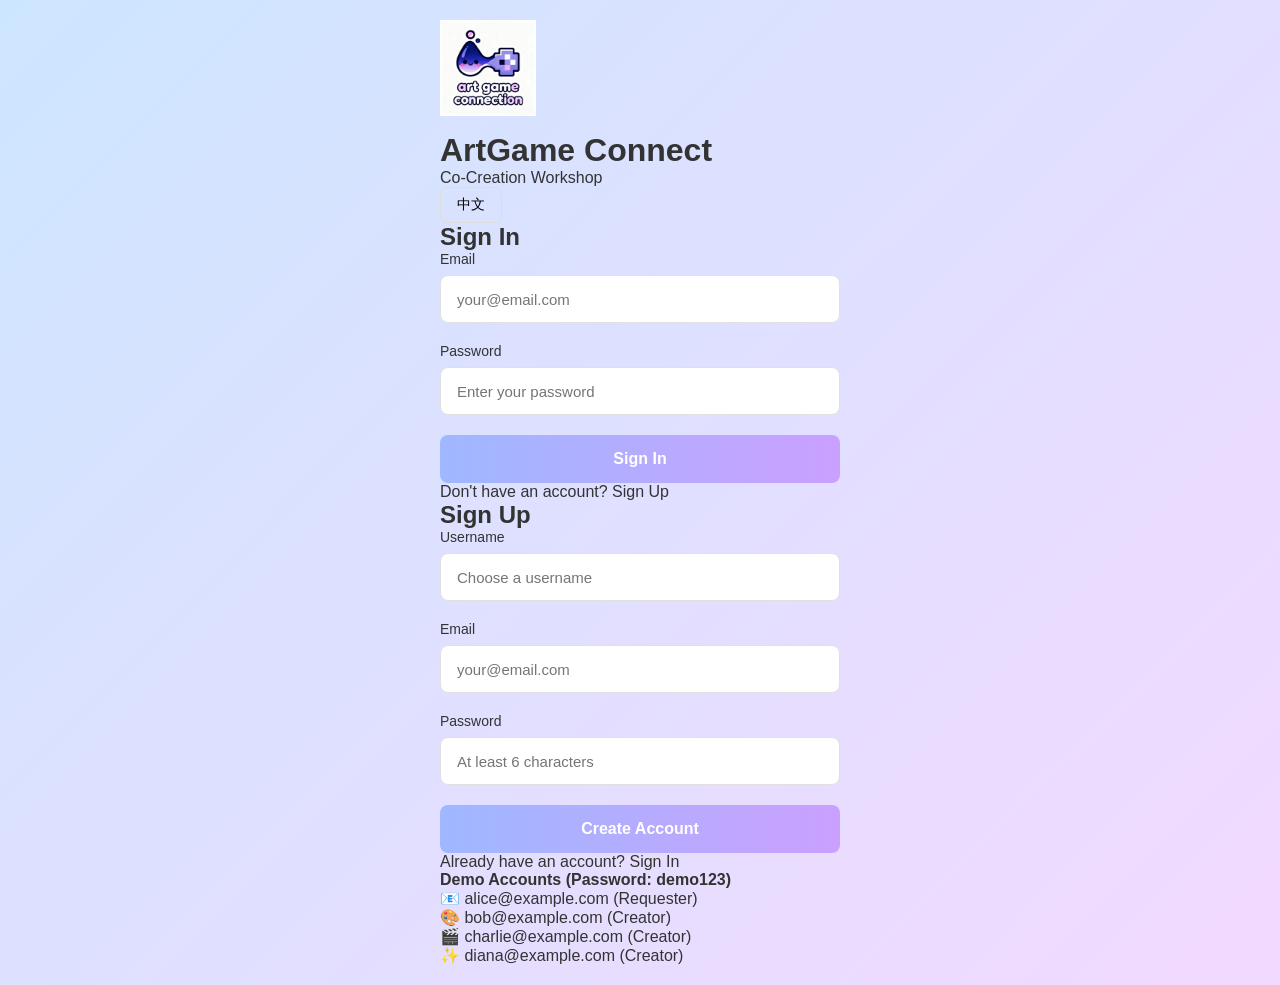
==== frontend/auth.html @ e4eabb8c "Add files via upload" ====
<!DOCTYPE html>
<html lang="en">
<head>
    <meta charset="UTF-8">
    <meta name="viewport" content="width=device-width, initial-scale=1.0">
    <title id="pageTitle">ArtGame Connect - Authentication</title>
    <link rel="stylesheet" href="./assets/css/modern.css">
    <link rel="stylesheet" href="./assets/css/auth.css">
</head>
<body>
    <div class="auth-container">
        <div class="auth-header">
            <img id="authLogo" src="./assets/icons/art-game-connection-icon.jpg" alt="ArtGame Connect" style="width:96px;height:auto;margin-bottom:12px;">
            <h1 id="authTitle">ArtGame Connect</h1>
            <p id="authSubtitle">Co-Creation Workshop</p>
            <button class="btn btn-secondary btn-small" onclick="toggleLanguage()" id="langToggleBtn">中文</button>
        </div>

        <div class="auth-form-wrapper">
            <!-- Login Form -->
            <form id="login-form" class="form-section active">
                <h2 id="loginHeader">Sign In</h2>
                <div class="success" id="loginSuccess"></div>
                <div class="error" id="loginError"></div>
                
                <div class="form-group">
                    <label for="login-email" id="loginEmailLabel">Email</label>
                    <input type="email" id="login-email" name="email" placeholder="your@email.com" required>
                </div>
                
                <div class="form-group">
                    <label for="login-password" id="loginPasswordLabel">Password</label>
                    <input type="password" id="login-password" name="password" placeholder="Enter your password" required>
                </div>
                
                <button type="submit" class="btn btn-primary" id="loginBtn">Sign In</button>
                
                <div class="toggle-form">
                    <span id="noAccountText">Don't have an account?</span> <a onclick="showRegister()" id="showRegisterLink">Sign Up</a>
                </div>
            </form>
            
            <!-- Register Form -->
            <form id="register-form" class="form-section">
                <h2 id="registerHeader">Sign Up</h2>
                <div class="success" id="registerSuccess"></div>
                <div class="error" id="registerError"></div>
                
                <div class="form-group">
                    <label for="register-username" id="registerUsernameLabel">Username</label>
                    <input type="text" id="register-username" name="username" placeholder="Choose a username" required>
                </div>
                
                <div class="form-group">
                    <label for="register-email" id="registerEmailLabel">Email</label>
                    <input type="email" id="register-email" name="email" placeholder="your@email.com" required>
                </div>
                
                <div class="form-group">
                    <label for="register-password" id="registerPasswordLabel">Password</label>
                    <input type="password" id="register-password" name="password" placeholder="At least 6 characters" required>
                </div>
                
                <button type="submit" class="btn btn-primary" id="registerBtn">Create Account</button>
                
                <div class="toggle-form">
                    <span id="haveAccountText">Already have an account?</span> <a onclick="showLogin()" id="showLoginLink">Sign In</a>
                </div>
            </form>
            
            <!-- Demo Accounts from auth_en.html -->
            <div class="demo-accounts">
                <strong id="demoAccountsTitle">Demo Accounts (Password: demo123)</strong>
                <div class="demo-account">📧 alice@example.com (Requester)</div>
                <div class="demo-account">🎨 bob@example.com (Creator)</div>
                <div class="demo-account">🎬 charlie@example.com (Creator)</div>
                <div class="demo-account">✨ diana@example.com (Creator)</div>
            </div>
        </div>
    </div>

    <script src="./assets/js/utils.js"></script>
    <script src="./assets/js/lang.js"></script>
    <script src="./assets/js/auth.js"></script>
    <script>
        // Initialize language settings
        window.addEventListener('load', loadLanguage);
    </script>
</body>
</html>
---- frontend/assets/css/modern.css ----
* {
    margin: 0;
    padding: 0;
    box-sizing: border-box;
}

:root {
    --primary-1: #9fb8ff; /* light blue */
    --primary-2: #caa0ff; /* light red-purple */
    --accent-strong: linear-gradient(90deg, var(--primary-1), var(--primary-2));
    --muted: #777;
}

body {
    font-family: -apple-system, BlinkMacSystemFont, "Segoe UI", Roboto, "Helvetica Neue", Arial, sans-serif;
    background: linear-gradient(180deg, #fbfbff, #fff8ff);
    color: #333;
}

/* 顶部导航栏 */
.top-nav {
    background: white;
    box-shadow: 0 2px 8px rgba(0, 0, 0, 0.1);
    position: sticky;
    top: 0;
    z-index: 100;
}

/* 底部导航栏（移动端） */
.bottom-nav {
    display: none; /* 默认隐藏 */
    position: fixed;
    bottom: 0;
    left: 0;
    right: 0;
    background: white;
    box-shadow: 0 -2px 8px rgba(0, 0, 0, 0.1);
    z-index: 100;
    padding: 8px 0;
}

.bottom-nav .tab-nav {
    margin-bottom: 0;
    padding: 0;
    box-shadow: none;
    background: transparent;
}

.bottom-nav .tab-btn {
    display: flex;
    flex-direction: column;
    align-items: center;
    justify-content: center;
    padding: 4px 0;
    font-size: 11px; /* 缩小字体 */
    height: 100%;
}

.bottom-nav .tab-btn svg {
    width: 24px;
    height: 24px;
    margin-bottom: 2px;
}

/* 媒体查询：移动端适配 */
@media (max-width: 768px) {
    .top-nav {
        display: none; /* 移动端隐藏顶部导航栏 */
    }

    .tab-nav {
        display: none; /* 移动端隐藏原标签页导航 */
    }

    .bottom-nav {
        display: block; /* 移动端显示底部导航栏 */
    }

    .main-container {
        margin-top: 0;
        margin-bottom: 70px; /* 底部导航栏高度 */
        padding: 0 12px;
    }
    
    .main-container > .tab-content {
        padding-top: 12px; /* 顶部留白 */
    }
}

.nav-content {
    max-width: 1200px;
    margin: 0 auto;
    padding: 16px 24px;
    display: flex;
    justify-content: space-between;
    align-items: center;
}

.logo {
    font-size: 20px;
    font-weight: 700;
    color: #6b63ff;
}

.nav-right {
    display: flex;
    align-items: center;
    gap: 16px;
}

.user-name {
    font-weight: 500;
    color: #666;
}

.btn-logout {
    padding: 8px 16px;
    background: transparent;
    border: 1px solid #ddd;
    border-radius: 6px;
    cursor: pointer;
    font-size: 14px;
    transition: all 0.2s;
}

.btn-logout:hover {
    background: #f5f5f5;
    border-color: #999;
}

.carousel {
    position: relative;
    overflow: hidden; /* 隐藏溢出的内容 */
}
.carousel-track {
    display: flex; /* Flex布局 */
    flex-direction: row; /* 强制横向排列（默认即为row，可省略） */
    gap: 8px;
    overflow-x: auto; /* 允许水平滚动 */
    scroll-snap-type: x mandatory;
    -webkit-overflow-scrolling: touch;
    padding: 8px;
}
.carousel-track img {
    flex: 0 0 auto; /* 不收缩、不扩展，保持固定宽度 */
    width: 220px; /* 固定宽度（与原CSS一致） */
    height: 120px;
    object-fit: cover;
    border-radius: 6px;
}

/* 主容器 */
.main-container {
    max-width: 1200px;
    margin: 24px auto;
    padding: 0 24px;
}

/* 标签页导航（桌面端） */
.tab-nav {
    display: flex;
    gap: 8px;
    margin-bottom: 24px;
    background: white;
    padding: 8px;
    border-radius: 12px;
    box-shadow: 0 2px 8px rgba(0, 0, 0, 0.05);
}

.tab-btn {
    flex: 1;
    padding: 12px 24px;
    background: transparent;
    border: none;
    border-radius: 8px;
    font-size: 15px;
    font-weight: 500;
    color: #666;
    cursor: pointer;
    transition: all 0.2s;
}

.tab-btn:hover {
    background: #f5f5f5;
    color: #333;
}

.tab-btn.active {
    background: var(--accent-strong);
    color: white;
}

/* 标签页内容 */
.tab-content {
    display: none;
}

.tab-content.active {
    display: block;
    animation: fadeIn 0.3s ease-in-out;
}

@keyframes fadeIn {
    from {
        opacity: 0;
        transform: translateY(10px);
    }
    to {
        opacity: 1;
        transform: translateY(0);
    }
}

/* 区块头部 */
.section-header {
    display: flex;
    justify-content: space-between;
    align-items: center;
    margin-bottom: 20px;
}

.section-header h2 {
    font-size: 24px;
    font-weight: 700;
}

/* 按钮 */
.btn-primary {
    padding: 10px 20px;
    background: var(--accent-strong);
    color: white;
    border: none;
    border-radius: 8px;
    font-size: 15px;
    font-weight: 600;
    cursor: pointer;
    transition: all 0.2s;
}

.btn-primary:hover {
    transform: translateY(-1px);
    box-shadow: 0 6px 20px rgba(107, 99, 255, 0.18);
}

/* 卡片网格 */
.card-grid {
    display: grid;
    grid-template-columns: repeat(auto-fill, minmax(320px, 1fr));
    gap: 20px;
}

.project-card {
    background: white;
    border-radius: 12px;
    padding: 20px;
    box-shadow: 0 2px 8px rgba(0, 0, 0, 0.05);
    transition: all 0.2s;
}

.project-card:hover {
    transform: translateY(-4px);
    box-shadow: 0 4px 16px rgba(0, 0, 0, 0.1);
}

.project-card h3 {
    font-size: 18px;
    margin-bottom: 12px;
    color: #333;
}

.project-card p {
    font-size: 14px;
    color: #666;
    margin-bottom: 12px;
    line-height: 1.5;
}

.project-meta {
    display: flex;
    gap: 12px;
    margin-bottom: 16px;
    font-size: 13px;
    color: #999;
}

.project-tags {
    display: flex;
    flex-wrap: wrap;
    gap: 8px;
    margin-bottom: 16px;
}

.tag {
    padding: 4px 12px;
    background: linear-gradient(90deg, rgba(159,184,255,0.12), rgba(202,160,255,0.12));
    color: #6b63ff;
    border-radius: 12px;
    font-size: 12px;
}

.project-actions {
    display: flex;
    gap: 8px;
}

.btn-secondary {
    flex: 1;
    padding: 8px 16px;
    background: transparent;
    border: 1px solid #ddd;
    border-radius: 6px;
    font-size: 14px;
    cursor: pointer;
    transition: all 0.2s;
}

.btn-secondary:hover {
    background: #f5f5f5;
    border-color: #999;
}

/* 聊天容器 */
.chat-container {
    display: grid;
    grid-template-columns: 300px 1fr;
    gap: 20px;
    height: 600px;
}

.chat-list {
    background: white;
    border-radius: 12px;
    padding: 20px;
    overflow-y: auto;
    box-shadow: 0 2px 8px rgba(0, 0, 0, 0.05);
}

.chat-list h3 {
    margin-bottom: 16px;
}

.chat-item {
    padding: 12px;
    border-radius: 8px;
    margin-bottom: 8px;
    cursor: pointer;
    transition: all 0.2s;
}

.chat-item:hover {
    background: #f5f5f5;
}

.chat-item.active {
    background: #e8f5e9;
}

.chat-detail {
    background: white;
    border-radius: 12px;
    display: flex;
    flex-direction: column;
    box-shadow: 0 2px 8px rgba(0, 0, 0, 0.05);
}

.chat-header {
    padding: 16px 20px;
    border-bottom: 1px solid #eee;
}

.chat-messages {
    flex: 1;
    padding: 20px;
    overflow-y: auto;
}

.message {
    margin-bottom: 16px;
    display: flex;
    flex-direction: column;
}

.message.sent {
    align-items: flex-end;
}

.message-bubble {
    max-width: 70%;
    padding: 12px 16px;
    border-radius: 12px;
    background: #f5f5f5;
}

.message.sent .message-bubble {
    background: var(--primary-2);
    color: white;
}

.message-time {
    font-size: 12px;
    color: #999;
    margin-top: 4px;
}

.chat-input-area {
    display: flex;
    gap: 12px;
    padding: 16px 20px;
    border-top: 1px solid #eee;
}

.chat-input {
    flex: 1;
    padding: 10px 16px;
    border: 1px solid #ddd;
    border-radius: 8px;
    font-size: 14px;
}

.chat-input:focus {
    outline: none;
    border-color: #4CAF50;
}

/* 个人中心 */
.profile-container {
    background: white;
    border-radius: 12px;
    padding: 32px;
    box-shadow: 0 2px 8px rgba(0, 0, 0, 0.05);
}

.profile-header {
    display: flex;
    align-items: center;
    gap: 24px;
    margin-bottom: 32px;
    padding-bottom: 24px;
    border-bottom: 1px solid #eee;
}

.profile-avatar {
    flex-shrink: 0;
}

.profile-info h2 {
    font-size: 24px;
    margin-bottom: 8px;
}

.profile-info p {
    color: #666;
}

.profile-stats {
    display: grid;
    grid-template-columns: repeat(auto-fit, minmax(200px, 1fr));
    gap: 20px;
    margin-bottom: 32px;
}

.stat-card {
    background: #f8f9fa;
    padding: 20px;
    border-radius: 12px;
    text-align: center;
}

.stat-card h3 {
    font-size: 14px;
    color: #666;
    margin-bottom: 8px;
}

.stat-value {
    font-size: 32px;
    font-weight: 700;
    color: #6b63ff;
}

.profile-section {
    margin-bottom: 32px;
}

.profile-section h3 {
    font-size: 18px;
    margin-bottom: 16px;
}

.badges-container {
    display: flex;
    flex-wrap: wrap;
    gap: 12px;
}

.badge {
    padding: 8px 16px;
    background: #e8f5e9;
    color: #4CAF50;
    border-radius: 20px;
    font-size: 14px;
    font-weight: 500;
}

/* 模态框 */
.modal {
    display: none;
    position: fixed;
    top: 0;
    left: 0;
    right: 0;
    bottom: 0;
    background: rgba(0, 0, 0, 0.5);
    z-index: 1000;
    align-items: center;
    justify-content: center;
}

.modal.active {
    display: flex;
}

.modal-content {
    background: white;
    border-radius: 16px;
    padding: 32px;
    max-width: 500px;
    width: 90%;
    max-height: 80vh;
    overflow-y: auto;
}

.modal-header {
    display: flex;
    justify-content: space-between;
    align-items: center;
    margin-bottom: 24px;
}

.modal-close {
    background: none;
    border: none;
    font-size: 28px;
    cursor: pointer;
    color: #999;
}

.form-group {
    margin-bottom: 20px;
}

.form-group label {
    display: block;
    font-size: 14px;
    font-weight: 500;
    margin-bottom: 8px;
    color: #333;
}

.form-group input,
.form-group textarea {
    width: 100%;
    padding: 10px 16px;
    border: 1px solid #ddd;
    border-radius: 8px;
    font-size: 14px;
    font-family: inherit;
}

.form-group input:focus,
.form-group textarea:focus {
    outline: none;
    border-color: #4CAF50;
    box-shadow: 0 0 0 3px rgba(76, 175, 80, 0.1);
}

/* 响应式设计 */
@media (max-width: 768px) {
    .chat-container {
        grid-template-columns: 1fr;
    }
    
    .chat-list {
        display: none;
    }
    
    .card-grid {
        grid-template-columns: 1fr;
    }
}



/* 首页面板样式 */
.panel {
    background: #fff;
    padding: 1.5rem;
    border-radius: 12px;
    box-shadow: 0 2px 8px rgba(0,0,0,0.05);
    margin-bottom: 1.5rem;
}

.panel h2 {
    font-size: 20px;
    font-weight: 600;
    margin-bottom: 1rem;
    color: #333;
}

.panel.hero {
    text-align: center;
    padding: 2rem;
}

.panel.hero h1 {
    font-size: 2rem;
    margin-bottom: 0.5rem;
    color: #6b63ff;
}

.hero-sub {
    color: var(--muted);
    margin-bottom: 1.5rem;
}

/* Zones 按钮区域 */
.zones {
    display: flex;
    gap: 0.75rem;
    flex-wrap: wrap;
}

.zone {
    background: linear-gradient(90deg, rgba(159,184,255,0.15), rgba(202,160,255,0.15));
    padding: 0.75rem 1.25rem;
    border-radius: 8px;
    border: none;
    color: #333;
    font-size: 15px;
    font-weight: 500;
    cursor: pointer;
    transition: all 0.2s;
    box-shadow: 0 2px 4px rgba(0,0,0,0.04);
}

.zone:hover {
    background: linear-gradient(90deg, rgba(159,184,255,0.25), rgba(202,160,255,0.25));
    transform: translateY(-2px);
    box-shadow: 0 4px 8px rgba(0,0,0,0.08);
}

.panel.about ul {
    list-style: none;
    padding: 0;
}

.panel.about li {
    padding: 0.5rem 0;
    color: #666;
    line-height: 1.6;
}

/* 轮播图容器和控制按钮样式优化 */
.carousel {
    position: relative;
    overflow: hidden;
    border-radius: 12px;
    background: #f8f9fa;
    padding: 0;
    margin: 1.5rem 0;
}

.carousel-track {
    display: flex;
    transition: transform 0.5s ease-in-out;
    width: 100%;
}

.carousel-track img {
    flex: 0 0 100%;
    width: 100%;
    max-width: 100%;
    height: auto;
    min-height: 300px;
    object-fit: cover;
    border-radius: 12px;
}

/* 轮播图箭头按钮 */
.carousel .arrow {
    position: absolute;
    top: 50%;
    transform: translateY(-50%);
    width: 48px;
    height: 48px;
    border-radius: 50%;
    background: rgba(255,255,255,0.95);
    display: flex;
    align-items: center;
    justify-content: center;
    box-shadow: 0 4px 12px rgba(0,0,0,0.15);
    cursor: pointer;
    border: none;
    transition: all 0.2s;
    z-index: 10;
}

.carousel .arrow:hover {
    background: rgba(255,255,255,1);
    box-shadow: 0 6px 16px rgba(0,0,0,0.2);
    transform: translateY(-50%) scale(1.1);
}

.carousel .arrow.left {
    left: 16px;
}

.carousel .arrow.right {
    right: 16px;
}

.carousel .arrow svg {
    width: 24px;
    height: 24px;
    color: #333;
}

/* 轮播图圆点指示器 */
.carousel-dots {
    display: flex;
    justify-content: center;
    align-items: center;
    gap: 12px;
    margin-top: 16px;
    padding: 12px;
}

.carousel-dots .dot {
    width: 12px;
    height: 12px;
    border-radius: 50%;
    background: rgba(0,0,0,0.25);
    border: none;
    cursor: pointer;
    transition: all 0.3s;
    padding: 0;
}

.carousel-dots .dot:hover {
    background: rgba(0,0,0,0.45);
    transform: scale(1.2);
}

.carousel-dots .dot.active {
    background: #6b63ff;
    transform: scale(1.3);
    box-shadow: 0 2px 8px rgba(107, 99, 255, 0.4);
}



/* 点赞按钮样式 */
.btn-like {
    background: none;
    border: none;
    cursor: pointer;
    font-size: 14px;
    color: #666;
    display: flex;
    align-items: center;
    gap: 4px;
    padding: 4px 8px;
    border-radius: 4px;
    transition: background 0.2s;
}

.btn-like:hover {
    background: #f0f0f0;
}

.btn-like .like-icon {
    font-size: 18px;
    line-height: 1;
}

.btn-like[data-is-liked="true"] .like-icon {
    color: #ff4d4f; /* 红色心形 */
}
---- frontend/assets/css/auth.css ----
* {
    margin: 0;
    padding: 0;
    box-sizing: border-box;
}

body {
    font-family: -apple-system, BlinkMacSystemFont, "Segoe UI", Roboto, "Helvetica Neue", Arial, sans-serif;
    /* light blue-purple to light red-purple gradient */
    background: linear-gradient(135deg, #cde6ff 0%, #f3d9ff 100%);
    min-height: 100vh;
    display: flex;
    align-items: center;
    justify-content: center;
    padding: 20px;
}

.auth-container {
    width: 100%;
    max-width: 400px;
}

.auth-card {
    background: white;
    border-radius: 16px;
    padding: 40px 32px;
    box-shadow: 0 10px 40px rgba(0, 0, 0, 0.1);
    display: none;
}

.auth-card.active {
    display: block;
    animation: fadeIn 0.3s ease-in-out;
}

@keyframes fadeIn {
    from {
        opacity: 0;
        transform: translateY(10px);
    }
    to {
        opacity: 1;
        transform: translateY(0);
    }
}

.logo-section {
    text-align: center;
    margin-bottom: 32px;
}

.logo-icon {
    display: inline-flex;
    margin-bottom: 16px;
}

.logo-section h1 {
    font-size: 24px;
    font-weight: 700;
    color: #1a1a1a;
    margin-bottom: 8px;
}

.subtitle {
    font-size: 14px;
    color: #666;
}

.auth-form {
    margin-bottom: 24px;
}

.form-group {
    margin-bottom: 20px;
}

.form-group label {
    display: block;
    font-size: 14px;
    font-weight: 500;
    color: #333;
    margin-bottom: 8px;
}

.form-group input {
    width: 100%;
    height: 48px;
    padding: 0 16px;
    font-size: 15px;
    border: 1px solid #e0e0e0;
    border-radius: 8px;
    transition: all 0.2s;
}

.form-group input:focus {
    outline: none;
    border-color: #8aa6ff; /* soft blue */
    box-shadow: 0 0 0 6px rgba(138, 166, 255, 0.08);
}

.password-input {
    position: relative;
}

.password-input input {
    padding-right: 48px;
}

.toggle-password {
    position: absolute;
    right: 12px;
    top: 50%;
    transform: translateY(-50%);
    background: none;
    border: none;
    color: #999;
    cursor: pointer;
    padding: 8px;
    display: flex;
    align-items: center;
    justify-content: center;
}

.toggle-password:hover {
    color: #666;
}

.btn-primary {
    width: 100%;
    height: 48px;
    background: linear-gradient(90deg, #9fb8ff, #caa0ff);
    color: white;
    border: none;
    border-radius: 8px;
    font-size: 16px;
    font-weight: 600;
    cursor: pointer;
    transition: all 0.2s;
}

.btn-primary:hover {
    transform: translateY(-1px);
    box-shadow: 0 6px 20px rgba(138, 166, 255, 0.24);
}

.btn-primary:active {
    transform: translateY(0);
}

.auth-footer {
    text-align: center;
    font-size: 14px;
    color: #666;
}

.auth-footer a {
    color: #7b7bff;
    text-decoration: none;
    font-weight: 600;
}

.auth-footer a:hover {
    text-decoration: underline;
}

/* 响应式设计 */
@media (max-width: 480px) {
    .auth-card {
        padding: 32px 24px;
    }
    
    .logo-section h1 {
        font-size: 20px;
    }
}
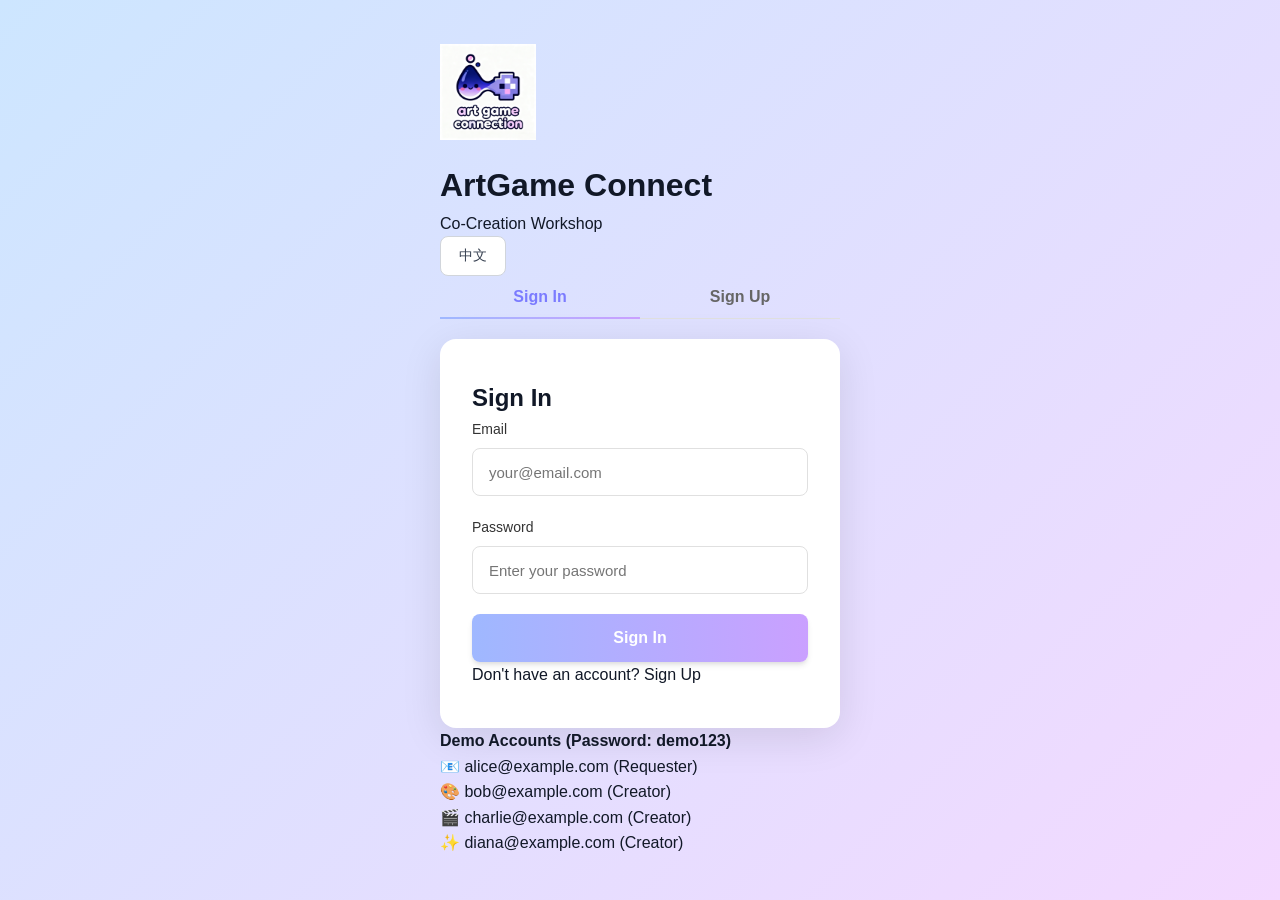
==== commit a1c1145b: "Add files via upload" ====
--- a/frontend/auth.html
+++ b/frontend/auth.html
@@ -15,10 +15,15 @@
             <p id="authSubtitle">Co-Creation Workshop</p>
             <button class="btn btn-secondary btn-small" onclick="toggleLanguage()" id="langToggleBtn">中文</button>
         </div>
+        
+        <div class="auth-tabs">
+            <button class="auth-tab active" onclick="showLogin()" id="loginTab">Sign In</button>
+            <button class="auth-tab" onclick="showRegister()" id="registerTab">Sign Up</button>
+        </div>
 
         <div class="auth-form-wrapper">
             <!-- Login Form -->
-            <form id="login-form" class="form-section active">
+            <form id="login-form" class="auth-card active">
                 <h2 id="loginHeader">Sign In</h2>
                 <div class="success" id="loginSuccess"></div>
                 <div class="error" id="loginError"></div>
@@ -41,7 +46,7 @@
             </form>
             
             <!-- Register Form -->
-            <form id="register-form" class="form-section">
+            <form id="register-form" class="auth-card">
                 <h2 id="registerHeader">Sign Up</h2>
                 <div class="success" id="registerSuccess"></div>
                 <div class="error" id="registerError"></div>
--- a/frontend/assets/css/modern.css
+++ b/frontend/assets/css/modern.css
@@ -5,38 +5,84 @@
 }
 
 :root {
-    --primary-1: #9fb8ff; /* light blue */
-    --primary-2: #caa0ff; /* light red-purple */
-    --accent-strong: linear-gradient(90deg, var(--primary-1), var(--primary-2));
-    --muted: #777;
+    /* Enhanced Color Palette */
+    --primary-1: #6366f1; /* Indigo */
+    --primary-2: #8b5cf6; /* Purple */
+    --primary-3: #ec4899; /* Pink */
+    --accent-gradient: linear-gradient(135deg, #6366f1 0%, #8b5cf6 50%, #ec4899 100%);
+    --accent-gradient-hover: linear-gradient(135deg, #4f46e5 0%, #7c3aed 50%, #db2777 100%);
+    
+    /* Neutral Colors */
+    --gray-50: #f9fafb;
+    --gray-100: #f3f4f6;
+    --gray-200: #e5e7eb;
+    --gray-300: #d1d5db;
+    --gray-400: #9ca3af;
+    --gray-500: #6b7280;
+    --gray-600: #4b5563;
+    --gray-700: #374151;
+    --gray-800: #1f2937;
+    --gray-900: #111827;
+    
+    /* Semantic Colors */
+    --success: #10b981;
+    --warning: #f59e0b;
+    --error: #ef4444;
+    --info: #3b82f6;
+    
+    /* Shadows */
+    --shadow-sm: 0 1px 2px 0 rgba(0, 0, 0, 0.05);
+    --shadow-md: 0 4px 6px -1px rgba(0, 0, 0, 0.1), 0 2px 4px -1px rgba(0, 0, 0, 0.06);
+    --shadow-lg: 0 10px 15px -3px rgba(0, 0, 0, 0.1), 0 4px 6px -2px rgba(0, 0, 0, 0.05);
+    --shadow-xl: 0 20px 25px -5px rgba(0, 0, 0, 0.1), 0 10px 10px -5px rgba(0, 0, 0, 0.04);
+    --shadow-2xl: 0 25px 50px -12px rgba(0, 0, 0, 0.25);
+    
+    /* Border Radius */
+    --radius-sm: 0.375rem;
+    --radius-md: 0.5rem;
+    --radius-lg: 0.75rem;
+    --radius-xl: 1rem;
+    --radius-2xl: 1.5rem;
+    --radius-full: 9999px;
+    
+    /* Transitions */
+    --transition-fast: 150ms cubic-bezier(0.4, 0, 0.2, 1);
+    --transition-base: 200ms cubic-bezier(0.4, 0, 0.2, 1);
+    --transition-slow: 300ms cubic-bezier(0.4, 0, 0.2, 1);
 }
 
 body {
     font-family: -apple-system, BlinkMacSystemFont, "Segoe UI", Roboto, "Helvetica Neue", Arial, sans-serif;
-    background: linear-gradient(180deg, #fbfbff, #fff8ff);
-    color: #333;
-}
-
-/* 顶部导航栏 */
+    background: linear-gradient(to bottom right, #f9fafb, #f3f4f6);
+    color: var(--gray-900);
+    line-height: 1.6;
+    min-height: 100vh;
+}
+
+/* ===== Top Navigation ===== */
 .top-nav {
     background: white;
-    box-shadow: 0 2px 8px rgba(0, 0, 0, 0.1);
+    box-shadow: var(--shadow-md);
     position: sticky;
     top: 0;
     z-index: 100;
-}
-
-/* 底部导航栏（移动端） */
+    backdrop-filter: blur(10px);
+    background: rgba(255, 255, 255, 0.95);
+}
+
+/* ===== Bottom Navigation (Mobile) ===== */
 .bottom-nav {
-    display: none; /* 默认隐藏 */
+    display: none;
     position: fixed;
     bottom: 0;
     left: 0;
     right: 0;
     background: white;
-    box-shadow: 0 -2px 8px rgba(0, 0, 0, 0.1);
+    box-shadow: 0 -4px 6px -1px rgba(0, 0, 0, 0.1);
     z-index: 100;
     padding: 8px 0;
+    backdrop-filter: blur(10px);
+    background: rgba(255, 255, 255, 0.95);
 }
 
 .bottom-nav .tab-nav {
@@ -52,7 +98,7 @@
     align-items: center;
     justify-content: center;
     padding: 4px 0;
-    font-size: 11px; /* 缩小字体 */
+    font-size: 11px;
     height: 100%;
 }
 
@@ -62,33 +108,34 @@
     margin-bottom: 2px;
 }
 
-/* 媒体查询：移动端适配 */
+/* ===== Mobile Responsive ===== */
 @media (max-width: 768px) {
     .top-nav {
-        display: none; /* 移动端隐藏顶部导航栏 */
+        display: none;
     }
 
     .tab-nav {
-        display: none; /* 移动端隐藏原标签页导航 */
+        display: none;
     }
 
     .bottom-nav {
-        display: block; /* 移动端显示底部导航栏 */
+        display: block;
     }
 
     .main-container {
         margin-top: 0;
-        margin-bottom: 70px; /* 底部导航栏高度 */
+        margin-bottom: 70px;
         padding: 0 12px;
     }
     
     .main-container > .tab-content {
-        padding-top: 12px; /* 顶部留白 */
-    }
-}
-
+        padding-top: 12px;
+    }
+}
+
+/* ===== Navigation Content ===== */
 .nav-content {
-    max-width: 1200px;
+    max-width: 1400px;
     margin: 0 auto;
     padding: 16px 24px;
     display: flex;
@@ -97,9 +144,12 @@
 }
 
 .logo {
-    font-size: 20px;
+    font-size: 22px;
     font-weight: 700;
-    color: #6b63ff;
+    background: var(--accent-gradient);
+    -webkit-background-clip: text;
+    -webkit-text-fill-color: transparent;
+    background-clip: text;
 }
 
 .nav-right {
@@ -110,100 +160,133 @@
 
 .user-name {
     font-weight: 500;
-    color: #666;
+    color: var(--gray-600);
 }
 
 .btn-logout {
     padding: 8px 16px;
     background: transparent;
-    border: 1px solid #ddd;
-    border-radius: 6px;
+    border: 1px solid var(--gray-300);
+    border-radius: var(--radius-md);
     cursor: pointer;
     font-size: 14px;
-    transition: all 0.2s;
+    transition: all var(--transition-base);
+    color: var(--gray-700);
 }
 
 .btn-logout:hover {
-    background: #f5f5f5;
-    border-color: #999;
-}
-
+    background: var(--gray-50);
+    border-color: var(--gray-400);
+}
+
+/* ===== Carousel ===== */
 .carousel {
     position: relative;
-    overflow: hidden; /* 隐藏溢出的内容 */
-}
+    overflow: hidden;
+}
+
 .carousel-track {
-    display: flex; /* Flex布局 */
-    flex-direction: row; /* 强制横向排列（默认即为row，可省略） */
-    gap: 8px;
-    overflow-x: auto; /* 允许水平滚动 */
+    display: flex;
+    flex-direction: row;
+    gap: 12px;
+    overflow-x: auto;
     scroll-snap-type: x mandatory;
     -webkit-overflow-scrolling: touch;
     padding: 8px;
-}
+    scrollbar-width: thin;
+    scrollbar-color: var(--gray-300) var(--gray-100);
+}
+
+.carousel-track::-webkit-scrollbar {
+    height: 6px;
+}
+
+.carousel-track::-webkit-scrollbar-track {
+    background: var(--gray-100);
+    border-radius: var(--radius-full);
+}
+
+.carousel-track::-webkit-scrollbar-thumb {
+    background: var(--gray-300);
+    border-radius: var(--radius-full);
+}
+
+.carousel-track::-webkit-scrollbar-thumb:hover {
+    background: var(--gray-400);
+}
+
 .carousel-track img {
-    flex: 0 0 auto; /* 不收缩、不扩展，保持固定宽度 */
-    width: 220px; /* 固定宽度（与原CSS一致） */
-    height: 120px;
+    flex: 0 0 auto;
+    width: 240px;
+    height: 135px;
     object-fit: cover;
-    border-radius: 6px;
-}
-
-/* 主容器 */
+    border-radius: var(--radius-lg);
+    box-shadow: var(--shadow-md);
+    transition: transform var(--transition-base), box-shadow var(--transition-base);
+}
+
+.carousel-track img:hover {
+    transform: scale(1.02);
+    box-shadow: var(--shadow-lg);
+}
+
+/* ===== Main Container ===== */
 .main-container {
-    max-width: 1200px;
-    margin: 24px auto;
+    max-width: 1400px;
+    margin: 32px auto;
     padding: 0 24px;
 }
 
-/* 标签页导航（桌面端） */
+/* ===== Tab Navigation (Desktop) ===== */
 .tab-nav {
     display: flex;
     gap: 8px;
-    margin-bottom: 24px;
+    margin-bottom: 32px;
     background: white;
     padding: 8px;
-    border-radius: 12px;
-    box-shadow: 0 2px 8px rgba(0, 0, 0, 0.05);
+    border-radius: var(--radius-xl);
+    box-shadow: var(--shadow-md);
 }
 
 .tab-btn {
     flex: 1;
-    padding: 12px 24px;
+    padding: 14px 24px;
     background: transparent;
     border: none;
-    border-radius: 8px;
+    border-radius: var(--radius-lg);
     font-size: 15px;
-    font-weight: 500;
-    color: #666;
+    font-weight: 600;
+    color: var(--gray-600);
     cursor: pointer;
-    transition: all 0.2s;
+    transition: all var(--transition-base);
+    position: relative;
 }
 
 .tab-btn:hover {
-    background: #f5f5f5;
-    color: #333;
+    background: var(--gray-50);
+    color: var(--gray-900);
 }
 
 .tab-btn.active {
-    background: var(--accent-strong);
+    background: var(--accent-gradient);
     color: white;
-}
-
-/* 标签页内容 */
+    box-shadow: var(--shadow-md);
+}
+
+/* ===== Tab Content ===== */
 .tab-content {
     display: none;
 }
 
 .tab-content.active {
     display: block;
-    animation: fadeIn 0.3s ease-in-out;
-}
-
-@keyframes fadeIn {
+    animation: fadeInUp 0.4s cubic-bezier(0.4, 0, 0.2, 1);
+}
+
+@keyframes fadeInUp {
     from {
         opacity: 0;
-        transform: translateY(10px);
+        transform: translateY(20px);
     }
     to {
         opacity: 1;
@@ -211,76 +294,88 @@
     }
 }
 
-/* 区块头部 */
+/* ===== Section Header ===== */
 .section-header {
     display: flex;
     justify-content: space-between;
     align-items: center;
-    margin-bottom: 20px;
+    margin-bottom: 24px;
 }
 
 .section-header h2 {
-    font-size: 24px;
+    font-size: 28px;
     font-weight: 700;
-}
-
-/* 按钮 */
+    color: var(--gray-900);
+}
+
+/* ===== Buttons ===== */
 .btn-primary {
-    padding: 10px 20px;
-    background: var(--accent-strong);
+    padding: 12px 24px;
+    background: var(--accent-gradient);
     color: white;
     border: none;
-    border-radius: 8px;
+    border-radius: var(--radius-lg);
     font-size: 15px;
     font-weight: 600;
     cursor: pointer;
-    transition: all 0.2s;
+    transition: all var(--transition-base);
+    box-shadow: var(--shadow-md);
 }
 
 .btn-primary:hover {
-    transform: translateY(-1px);
-    box-shadow: 0 6px 20px rgba(107, 99, 255, 0.18);
-}
-
-/* 卡片网格 */
+    transform: translateY(-2px);
+    box-shadow: var(--shadow-lg);
+    background: var(--accent-gradient-hover);
+}
+
+.btn-primary:active {
+    transform: translateY(0);
+    box-shadow: var(--shadow-md);
+}
+
+/* ===== Card Grid ===== */
 .card-grid {
     display: grid;
-    grid-template-columns: repeat(auto-fill, minmax(320px, 1fr));
-    gap: 20px;
-}
-
+    grid-template-columns: repeat(auto-fill, minmax(340px, 1fr));
+    gap: 24px;
+}
+
+/* ===== Project Card ===== */
 .project-card {
     background: white;
-    border-radius: 12px;
-    padding: 20px;
-    box-shadow: 0 2px 8px rgba(0, 0, 0, 0.05);
-    transition: all 0.2s;
+    border-radius: var(--radius-xl);
+    padding: 24px;
+    box-shadow: var(--shadow-md);
+    transition: all var(--transition-base);
+    border: 1px solid var(--gray-200);
 }
 
 .project-card:hover {
     transform: translateY(-4px);
-    box-shadow: 0 4px 16px rgba(0, 0, 0, 0.1);
+    box-shadow: var(--shadow-xl);
+    border-color: var(--primary-1);
 }
 
 .project-card h3 {
-    font-size: 18px;
+    font-size: 20px;
     margin-bottom: 12px;
-    color: #333;
+    color: var(--gray-900);
+    font-weight: 700;
 }
 
 .project-card p {
     font-size: 14px;
-    color: #666;
-    margin-bottom: 12px;
-    line-height: 1.5;
+    color: var(--gray-600);
+    margin-bottom: 16px;
+    line-height: 1.6;
 }
 
 .project-meta {
     display: flex;
-    gap: 12px;
+    gap: 16px;
     margin-bottom: 16px;
     font-size: 13px;
-    color: #999;
+    color: var(--gray-500);
 }
 
 .project-tags {
@@ -291,11 +386,13 @@
 }
 
 .tag {
-    padding: 4px 12px;
-    background: linear-gradient(90deg, rgba(159,184,255,0.12), rgba(202,160,255,0.12));
-    color: #6b63ff;
-    border-radius: 12px;
+    padding: 6px 14px;
+    background: linear-gradient(135deg, rgba(99, 102, 241, 0.1), rgba(139, 92, 246, 0.1));
+    color: var(--primary-1);
+    border-radius: var(--radius-full);
     font-size: 12px;
+    font-weight: 600;
+    border: 1px solid rgba(99, 102, 241, 0.2);
 }
 
 .project-actions {
@@ -305,72 +402,84 @@
 
 .btn-secondary {
     flex: 1;
-    padding: 8px 16px;
-    background: transparent;
-    border: 1px solid #ddd;
-    border-radius: 6px;
+    padding: 10px 18px;
+    background: white;
+    border: 1px solid var(--gray-300);
+    border-radius: var(--radius-md);
     font-size: 14px;
+    font-weight: 500;
     cursor: pointer;
-    transition: all 0.2s;
+    transition: all var(--transition-base);
+    color: var(--gray-700);
 }
 
 .btn-secondary:hover {
-    background: #f5f5f5;
-    border-color: #999;
-}
-
-/* 聊天容器 */
+    background: var(--gray-50);
+    border-color: var(--gray-400);
+    transform: translateY(-1px);
+}
+
+/* ===== Chat Container ===== */
 .chat-container {
     display: grid;
-    grid-template-columns: 300px 1fr;
-    gap: 20px;
+    grid-template-columns: 320px 1fr;
+    gap: 24px;
     height: 600px;
 }
 
 .chat-list {
     background: white;
-    border-radius: 12px;
+    border-radius: var(--radius-xl);
     padding: 20px;
     overflow-y: auto;
-    box-shadow: 0 2px 8px rgba(0, 0, 0, 0.05);
+    box-shadow: var(--shadow-md);
+    border: 1px solid var(--gray-200);
 }
 
 .chat-list h3 {
     margin-bottom: 16px;
+    font-weight: 700;
+    color: var(--gray-900);
 }
 
 .chat-item {
-    padding: 12px;
-    border-radius: 8px;
+    padding: 14px;
+    border-radius: var(--radius-lg);
     margin-bottom: 8px;
     cursor: pointer;
-    transition: all 0.2s;
+    transition: all var(--transition-base);
+    border: 1px solid transparent;
 }
 
 .chat-item:hover {
-    background: #f5f5f5;
+    background: var(--gray-50);
+    border-color: var(--gray-200);
 }
 
 .chat-item.active {
-    background: #e8f5e9;
+    background: linear-gradient(135deg, rgba(99, 102, 241, 0.1), rgba(139, 92, 246, 0.1));
+    border-color: var(--primary-1);
 }
 
 .chat-detail {
     background: white;
-    border-radius: 12px;
+    border-radius: var(--radius-xl);
     display: flex;
     flex-direction: column;
-    box-shadow: 0 2px 8px rgba(0, 0, 0, 0.05);
+    box-shadow: var(--shadow-md);
+    border: 1px solid var(--gray-200);
 }
 
 .chat-header {
-    padding: 16px 20px;
-    border-bottom: 1px solid #eee;
+    padding: 20px 24px;
+    border-bottom: 1px solid var(--gray-200);
+    font-weight: 600;
+    color: var(--gray-900);
 }
 
 .chat-messages {
     flex: 1;
-    padding: 20px;
+    padding: 24px;
     overflow-y: auto;
 }
 
@@ -387,47 +496,51 @@
 .message-bubble {
     max-width: 70%;
     padding: 12px 16px;
-    border-radius: 12px;
-    background: #f5f5f5;
+    border-radius: var(--radius-lg);
+    background: var(--gray-100);
+    color: var(--gray-900);
 }
 
 .message.sent .message-bubble {
-    background: var(--primary-2);
+    background: var(--accent-gradient);
     color: white;
 }
 
 .message-time {
     font-size: 12px;
-    color: #999;
+    color: var(--gray-500);
     margin-top: 4px;
 }
 
 .chat-input-area {
     display: flex;
     gap: 12px;
-    padding: 16px 20px;
-    border-top: 1px solid #eee;
+    padding: 20px 24px;
+    border-top: 1px solid var(--gray-200);
 }
 
 .chat-input {
     flex: 1;
-    padding: 10px 16px;
-    border: 1px solid #ddd;
-    border-radius: 8px;
+    padding: 12px 16px;
+    border: 1px solid var(--gray-300);
+    border-radius: var(--radius-lg);
     font-size: 14px;
+    transition: all var(--transition-base);
 }
 
 .chat-input:focus {
     outline: none;
-    border-color: #4CAF50;
-}
-
-/* 个人中心 */
+    border-color: var(--primary-1);
+    box-shadow: 0 0 0 3px rgba(99, 102, 241, 0.1);
+}
+
+/* ===== Profile Container ===== */
 .profile-container {
     background: white;
-    border-radius: 12px;
+    border-radius: var(--radius-xl);
     padding: 32px;
-    box-shadow: 0 2px 8px rgba(0, 0, 0, 0.05);
+    box-shadow: var(--shadow-md);
+    border: 1px solid var(--gray-200);
 }
 
 .profile-header {
@@ -436,20 +549,51 @@
     gap: 24px;
     margin-bottom: 32px;
     padding-bottom: 24px;
-    border-bottom: 1px solid #eee;
+    border-bottom: 1px solid var(--gray-200);
 }
 
 .profile-avatar {
     flex-shrink: 0;
+    width: 100px;
+    height: 100px;
+    border-radius: 50%;
+    object-fit: cover;
+}
+
+.profile-header h2 {
+    font-size: 28px;
+    margin-bottom: 8px;
+    font-weight: 700;
+    color: var(--gray-900);
+}
+
+.profile-role {
+    color: var(--gray-600);
+    font-size: 16px;
+    margin-bottom: 4px;
+}
+
+.profile-score {
+    color: var(--gray-600);
+    font-size: 16px;
+    margin-bottom: 8px;
+}
+
+.profile-badges {
+    display: flex;
+    flex-wrap: wrap;
+    gap: 8px;
 }
 
 .profile-info h2 {
-    font-size: 24px;
+    font-size: 28px;
     margin-bottom: 8px;
+    font-weight: 700;
+    color: var(--gray-900);
 }
 
 .profile-info p {
-    color: #666;
+    color: var(--gray-600);
 }
 
 .profile-stats {
@@ -460,22 +604,35 @@
 }
 
 .stat-card {
-    background: #f8f9fa;
-    padding: 20px;
-    border-radius: 12px;
+    background: linear-gradient(135deg, var(--gray-50), white);
+    padding: 24px;
+    border-radius: var(--radius-xl);
     text-align: center;
+    border: 1px solid var(--gray-200);
+    transition: all var(--transition-base);
+}
+
+.stat-card:hover {
+    transform: translateY(-2px);
+    box-shadow: var(--shadow-md);
 }
 
 .stat-card h3 {
     font-size: 14px;
-    color: #666;
+    color: var(--gray-600);
     margin-bottom: 8px;
+    font-weight: 600;
+    text-transform: uppercase;
+    letter-spacing: 0.5px;
 }
 
 .stat-value {
-    font-size: 32px;
+    font-size: 36px;
     font-weight: 700;
-    color: #6b63ff;
+    background: var(--accent-gradient);
+    -webkit-background-clip: text;
+    -webkit-text-fill-color: transparent;
+    background-clip: text;
 }
 
 .profile-section {
@@ -483,8 +640,10 @@
 }
 
 .profile-section h3 {
-    font-size: 18px;
+    font-size: 20px;
     margin-bottom: 16px;
+    font-weight: 700;
+    color: var(--gray-900);
 }
 
 .badges-container {
@@ -494,296 +653,115 @@
 }
 
 .badge {
-    padding: 8px 16px;
-    background: #e8f5e9;
-    color: #4CAF50;
-    border-radius: 20px;
+    padding: 10px 18px;
+    background: linear-gradient(135deg, rgba(16, 185, 129, 0.1), rgba(5, 150, 105, 0.1));
+    color: var(--success);
+    border-radius: var(--radius-full);
     font-size: 14px;
-    font-weight: 500;
-}
-
-/* 模态框 */
-.modal {
-    display: none;
-    position: fixed;
-    top: 0;
-    left: 0;
-    right: 0;
-    bottom: 0;
-    background: rgba(0, 0, 0, 0.5);
-    z-index: 1000;
-    align-items: center;
-    justify-content: center;
-}
-
-.modal.active {
-    display: flex;
-}
-
-.modal-content {
-    background: white;
-    border-radius: 16px;
-    padding: 32px;
-    max-width: 500px;
-    width: 90%;
-    max-height: 80vh;
-    overflow-y: auto;
-}
-
-.modal-header {
-    display: flex;
-    justify-content: space-between;
-    align-items: center;
-    margin-bottom: 24px;
-}
-
-.modal-close {
-    background: none;
-    border: none;
-    font-size: 28px;
-    cursor: pointer;
-    color: #999;
-}
-
-.form-group {
-    margin-bottom: 20px;
-}
-
-.form-group label {
-    display: block;
-    font-size: 14px;
-    font-weight: 500;
-    margin-bottom: 8px;
-    color: #333;
-}
-
-.form-group input,
-.form-group textarea {
-    width: 100%;
-    padding: 10px 16px;
-    border: 1px solid #ddd;
-    border-radius: 8px;
-    font-size: 14px;
-    font-family: inherit;
-}
-
-.form-group input:focus,
-.form-group textarea:focus {
-    outline: none;
-    border-color: #4CAF50;
-    box-shadow: 0 0 0 3px rgba(76, 175, 80, 0.1);
-}
-
-/* 响应式设计 */
+    font-weight: 600;
+    border: 1px solid rgba(16, 185, 129, 0.3);
+}
+
+/* ===== Loading State ===== */
+.loading {
+    text-align: center;
+    padding: 60px 20px;
+    color: var(--gray-500);
+    font-size: 16px;
+}
+
+/* ===== Responsive Design ===== */
+@media (max-width: 1024px) {
+    .chat-container {
+        grid-template-columns: 280px 1fr;
+    }
+}
+
 @media (max-width: 768px) {
+    .main-container {
+        padding: 0 16px;
+        margin: 20px auto;
+    }
+    
+    .card-grid {
+        grid-template-columns: 1fr;
+        gap: 16px;
+    }
+    
     .chat-container {
         grid-template-columns: 1fr;
+        height: auto;
     }
     
     .chat-list {
         display: none;
     }
     
-    .card-grid {
-        grid-template-columns: 1fr;
-    }
-}
-
-
-
-/* 首页面板样式 */
-.panel {
-    background: #fff;
-    padding: 1.5rem;
-    border-radius: 12px;
-    box-shadow: 0 2px 8px rgba(0,0,0,0.05);
-    margin-bottom: 1.5rem;
-}
-
-.panel h2 {
-    font-size: 20px;
-    font-weight: 600;
-    margin-bottom: 1rem;
-    color: #333;
-}
-
-.panel.hero {
-    text-align: center;
-    padding: 2rem;
-}
-
-.panel.hero h1 {
-    font-size: 2rem;
-    margin-bottom: 0.5rem;
-    color: #6b63ff;
-}
-
-.hero-sub {
-    color: var(--muted);
-    margin-bottom: 1.5rem;
-}
-
-/* Zones 按钮区域 */
-.zones {
-    display: flex;
-    gap: 0.75rem;
-    flex-wrap: wrap;
-}
-
-.zone {
-    background: linear-gradient(90deg, rgba(159,184,255,0.15), rgba(202,160,255,0.15));
-    padding: 0.75rem 1.25rem;
-    border-radius: 8px;
-    border: none;
-    color: #333;
-    font-size: 15px;
-    font-weight: 500;
-    cursor: pointer;
-    transition: all 0.2s;
-    box-shadow: 0 2px 4px rgba(0,0,0,0.04);
-}
-
-.zone:hover {
-    background: linear-gradient(90deg, rgba(159,184,255,0.25), rgba(202,160,255,0.25));
-    transform: translateY(-2px);
-    box-shadow: 0 4px 8px rgba(0,0,0,0.08);
-}
-
-.panel.about ul {
-    list-style: none;
-    padding: 0;
-}
-
-.panel.about li {
-    padding: 0.5rem 0;
-    color: #666;
-    line-height: 1.6;
-}
-
-/* 轮播图容器和控制按钮样式优化 */
-.carousel {
-    position: relative;
-    overflow: hidden;
-    border-radius: 12px;
-    background: #f8f9fa;
-    padding: 0;
-    margin: 1.5rem 0;
-}
-
-.carousel-track {
-    display: flex;
-    transition: transform 0.5s ease-in-out;
-    width: 100%;
-}
-
-.carousel-track img {
-    flex: 0 0 100%;
-    width: 100%;
-    max-width: 100%;
-    height: auto;
-    min-height: 300px;
-    object-fit: cover;
-    border-radius: 12px;
-}
-
-/* 轮播图箭头按钮 */
-.carousel .arrow {
-    position: absolute;
-    top: 50%;
-    transform: translateY(-50%);
-    width: 48px;
-    height: 48px;
-    border-radius: 50%;
-    background: rgba(255,255,255,0.95);
-    display: flex;
-    align-items: center;
-    justify-content: center;
-    box-shadow: 0 4px 12px rgba(0,0,0,0.15);
-    cursor: pointer;
-    border: none;
-    transition: all 0.2s;
-    z-index: 10;
-}
-
-.carousel .arrow:hover {
-    background: rgba(255,255,255,1);
-    box-shadow: 0 6px 16px rgba(0,0,0,0.2);
-    transform: translateY(-50%) scale(1.1);
-}
-
-.carousel .arrow.left {
-    left: 16px;
-}
-
-.carousel .arrow.right {
-    right: 16px;
-}
-
-.carousel .arrow svg {
-    width: 24px;
-    height: 24px;
-    color: #333;
-}
-
-/* 轮播图圆点指示器 */
-.carousel-dots {
-    display: flex;
-    justify-content: center;
-    align-items: center;
-    gap: 12px;
-    margin-top: 16px;
-    padding: 12px;
-}
-
-.carousel-dots .dot {
-    width: 12px;
-    height: 12px;
-    border-radius: 50%;
-    background: rgba(0,0,0,0.25);
-    border: none;
-    cursor: pointer;
-    transition: all 0.3s;
-    padding: 0;
-}
-
-.carousel-dots .dot:hover {
-    background: rgba(0,0,0,0.45);
-    transform: scale(1.2);
-}
-
-.carousel-dots .dot.active {
-    background: #6b63ff;
-    transform: scale(1.3);
-    box-shadow: 0 2px 8px rgba(107, 99, 255, 0.4);
-}
-
-
-
-/* 点赞按钮样式 */
-.btn-like {
-    background: none;
-    border: none;
-    cursor: pointer;
-    font-size: 14px;
-    color: #666;
-    display: flex;
-    align-items: center;
-    gap: 4px;
-    padding: 4px 8px;
-    border-radius: 4px;
-    transition: background 0.2s;
-}
-
-.btn-like:hover {
-    background: #f0f0f0;
-}
-
-.btn-like .like-icon {
-    font-size: 18px;
-    line-height: 1;
-}
-
-.btn-like[data-is-liked="true"] .like-icon {
-    color: #ff4d4f; /* 红色心形 */
-}
-
+    .section-header {
+        flex-direction: column;
+        align-items: flex-start;
+        gap: 16px;
+    }
+    
+    .section-header h2 {
+        font-size: 24px;
+    }
+    
+    /* Profile header mobile responsive */
+    .profile-header {
+        flex-direction: column;
+        align-items: center;
+        text-align: center;
+        gap: 16px;
+    }
+    
+    .profile-header h2 {
+        font-size: 24px;
+    }
+    
+    .profile-header .profile-role,
+    .profile-header .profile-score {
+        font-size: 14px;
+    }
+    
+    .profile-badges {
+        display: flex;
+        flex-wrap: wrap;
+        justify-content: center;
+        gap: 8px;
+    }
+}
+
+@media (max-width: 480px) {
+    .main-container {
+        padding: 0 12px;
+    }
+    
+    .project-card {
+        padding: 20px;
+    }
+    
+    .profile-container {
+        padding: 20px;
+    }
+    
+    .btn-primary {
+        padding: 10px 20px;
+        font-size: 14px;
+    }
+    
+    /* Profile header small mobile */
+    .profile-header h2 {
+        font-size: 20px;
+    }
+    
+    .profile-header .profile-role,
+    .profile-header .profile-score {
+        font-size: 13px;
+    }
+    
+    .profile-avatar {
+        width: 80px;
+        height: 80px;
+    }
+}
--- a/frontend/assets/css/auth.css
+++ b/frontend/assets/css/auth.css
@@ -174,3 +174,41 @@
     }
 }
 
+/* 标签页导航样式 */
+.auth-tabs {
+    display: flex;
+    margin-bottom: 20px;
+    border-bottom: 1px solid #e0e0e0;
+}
+
+.auth-tab {
+    flex: 1;
+    padding: 12px 0;
+    text-align: center;
+    font-size: 16px;
+    font-weight: 600;
+    color: #666;
+    background: none;
+    border: none;
+    cursor: pointer;
+    transition: all 0.2s;
+    position: relative;
+}
+
+.auth-tab:hover {
+    color: #333;
+}
+
+.auth-tab.active {
+    color: #7b7bff;
+}
+
+.auth-tab.active::after {
+    content: '';
+    position: absolute;
+    bottom: -1px;
+    left: 0;
+    width: 100%;
+    height: 2px;
+    background: linear-gradient(90deg, #9fb8ff, #caa0ff);
+}
